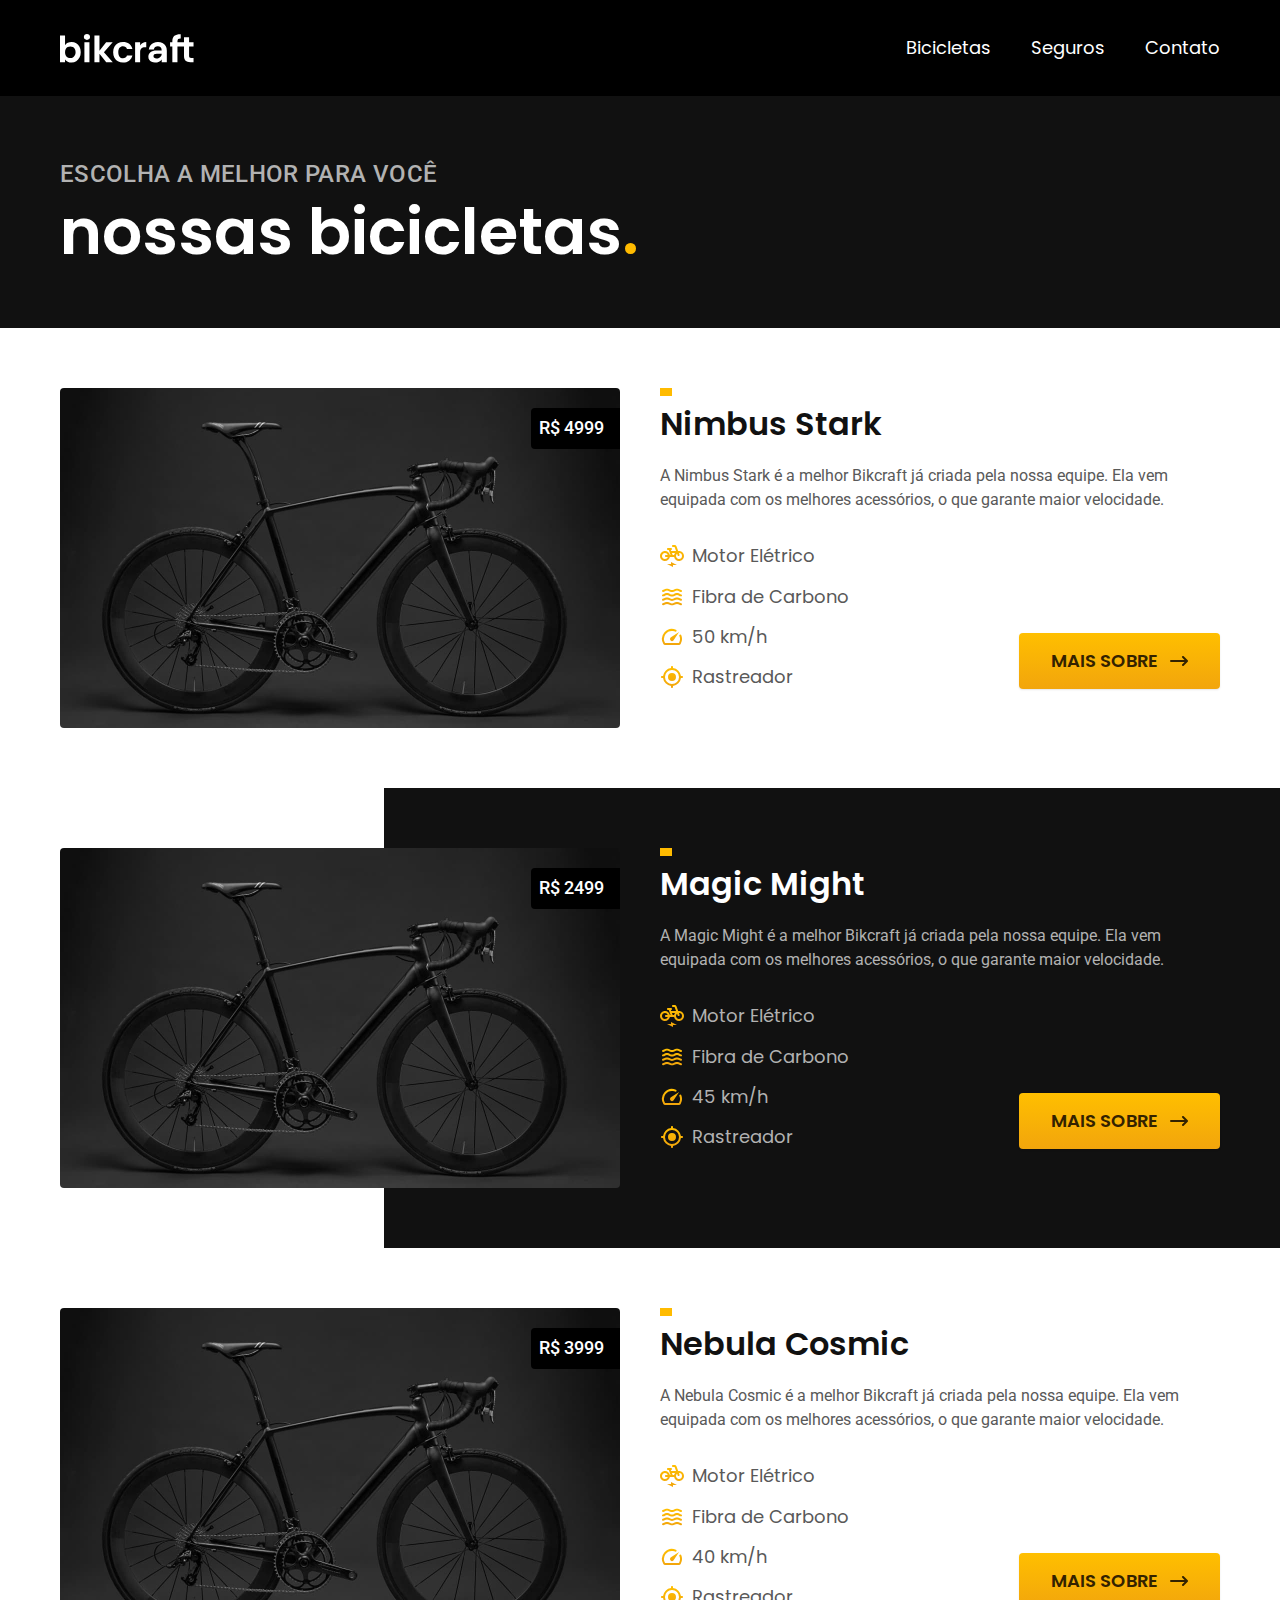
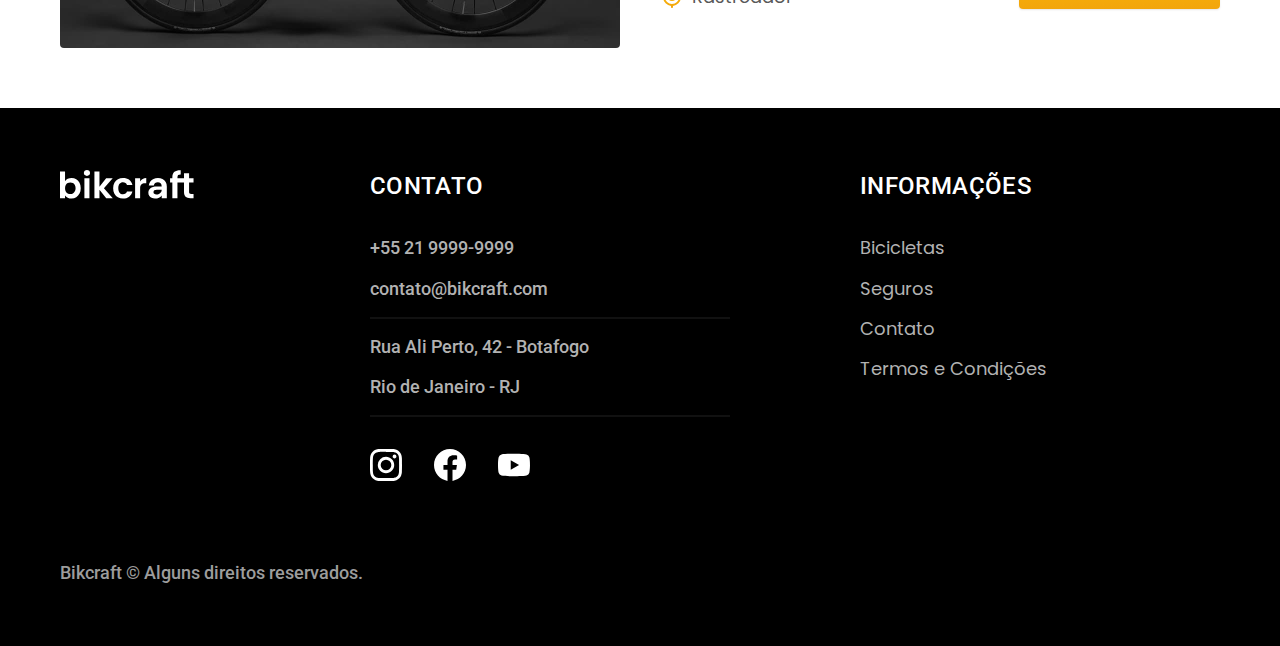
==== bicicletas.html @ 32b8ac36 "finalização da pagina inicial e adicao de paginas de termos e bicicletas" ====
<!DOCTYPE html>
<html lang="pt-br">

<head>
  <meta charset="UTF-8">
  <meta name="viewport" content="width=device-width, initial-scale=1.0">
  <title>Bicicletas | Bikcraft</title>
  <meta name="description" content="Bicicletas">

  <link rel="stylesheet" href="./css/style.css">
  <link rel="preconnect" href="https://fonts.googleapis.com">
  <link rel="preconnect" href="https://fonts.gstatic.com" crossorigin>
  <link href="https://fonts.googleapis.com/css2?family=Merriweather:ital,wght@1,900&family=Poppins:wght@400;600&family=Roboto:wght@500&display=swap" rel="stylesheet">
</head>

<body id="bicicletas">
  <header class="header-bg">
    <div class="header container">
      <a href="./">
        <img src="./img/bikcraft.svg" alt="Bikcraft">
      </a>
      <nav aria-label="primaria">
        <ul class="header-menu font-1-m cor-0">
          <li><a href="./bicicletas.html">Bicicletas</a></li>
          <li><a href="./seguros.html">Seguros</a></li>
          <li><a href="./contato.html">Contato</a></li>
        </ul>
      </nav>
    </div>
  </header>

  <main>
    <div class="titulo-bg">
      <div class="titulo container">
        <p class="font-2-l-b cor-5">Escolha a melhor para você</p>
        <h1 class="font-1-xxl cor-0">nossas bicicletas<span class="cor-p1">.</span></h1>
      </div>
    </div>

    <div class="bicicletas container">
      <div class="bicicletas-imagem">
        <img src="./img/bicicletas/nimbus.jpg" alt="Bicicleta preta">
        <span class="font-2-m cor-0">R$ 4999</span>
      </div>
      <div class="bicicletas-conteudo">
        <h2 class="font-1-xl">Nimbus Stark</h2>
        <p class="font-2-s cor-8">A Nimbus Stark é a melhor Bikcraft já criada pela nossa equipe. Ela vem equipada com os melhores acessórios, o que garante maior velocidade.</p>

        <ul class="font-1-m cor-8">
          <li>
            <img src="./img/icones/eletrica.svg" alt="">
            Motor Elétrico
          </li>
          <li>
            <img src="./img/icones/carbono.svg" alt="">
            Fibra de Carbono
          </li>
          <li>
            <img src="./img/icones/velocidade.svg" alt="">
            50 km/h
          </li>
          <li>
            <img src="./img/icones/rastreador.svg" alt="">
            Rastreador
          </li>
        </ul>

        <a class="botao seta" href="./bicicletas/nimbus.html"> Mais Sobre</a>
      </div>
    </div>

    <div class="bicicletas-bg">
      <div class="bicicletas container">
        <div class="bicicletas-imagem">
          <img src="./img/bicicletas/nimbus.jpg" alt="Bicicleta preta">
          <span class="font-2-m cor-0">R$ 2499</span>
        </div>
        <div class="bicicletas-conteudo">
          <h2 class="font-1-xl cor-0">Magic Might</h2>
          <p class="font-2-s cor-5">A Magic Might é a melhor Bikcraft já criada pela nossa equipe. Ela vem equipada com os melhores acessórios, o que garante maior velocidade.</p>

          <ul class="font-1-m cor-5">
            <li>
              <img src="./img/icones/eletrica.svg" alt="">
              Motor Elétrico
            </li>
            <li>
              <img src="./img/icones/carbono.svg" alt="">
              Fibra de Carbono
            </li>
            <li>
              <img src="./img/icones/velocidade.svg" alt="">
              45 km/h
            </li>
            <li>
              <img src="./img/icones/rastreador.svg" alt="">
              Rastreador
            </li>
          </ul>

          <a class="botao seta" href="./bicicletas/magic.html"> Mais Sobre</a>
        </div>
      </div>
    </div>

    <div class="bicicletas container">
      <div class="bicicletas-imagem">
        <img src="./img/bicicletas/nimbus.jpg" alt="Bicicleta preta">
        <span class="font-2-m cor-0">R$ 3999</span>
      </div>
      <div class="bicicletas-conteudo">
        <h2 class="font-1-xl">Nebula Cosmic</h2>
        <p class="font-2-s cor-8">A Nebula Cosmic é a melhor Bikcraft já criada pela nossa equipe. Ela vem equipada com os melhores acessórios, o que garante maior velocidade.</p>

        <ul class="font-1-m cor-8">
          <li>
            <img src="./img/icones/eletrica.svg" alt="">
            Motor Elétrico
          </li>
          <li>
            <img src="./img/icones/carbono.svg" alt="">
            Fibra de Carbono
          </li>
          <li>
            <img src="./img/icones/velocidade.svg" alt="">
            40 km/h
          </li>
          <li>
            <img src="./img/icones/rastreador.svg" alt="">
            Rastreador
          </li>
        </ul>

        <a class="botao seta" href="./bicicletas/nebula.html"> Mais Sobre</a>
      </div>
    </div>
  </main>

  <footer class="footer-bg">
    <div class="footer container">
      <img src="./img/bikcraft.svg" alt="Bikcraft">
      <div class="footer-contato">
        <h3 class="font-2-l-b cor-0">Contato</h3>
        <ul class="font-2-m cor-5">
          <li><a href="tel:+552199999999">+55 21 9999-9999</a></li>
          <li><a href="mailto:contato@bikcraft.com">contato@bikcraft.com</a></li>
          <li>Rua Ali Perto, 42 - Botafogo</li>
          <li>Rio de Janeiro - RJ</li>
        </ul>
        <div class="footer-redes">
          <a href="./">
            <img src="./img/redes/instagram.svg" alt="Instagram">
          </a>
          <a href="./">
            <img src="./img/redes/facebook.svg" alt="Facebook">
          </a>
          <a href="./">
            <img src="./img/redes/youtube.svg" alt="Youtube">
          </a>
        </div>
      </div>
      <div class="footer-informacoes">
        <h3 class="font-2-l-b cor-0">Informações</h3>
        <nav>
          <ul class="font-1-m cor-5">
            <li><a href="./bicicletas.html">Bicicletas</a></li>
            <li><a href="./seguros.html">Seguros</a></li>
            <li><a href="./contato.html">Contato</a></li>
            <li><a href="./termos.html">Termos e Condições</a></li>
          </ul>
        </nav>
      </div>
      <p class="footer-copy font-2-m cor-6">Bikcraft © Alguns direitos reservados.</p>
    </div>
  </footer>
</body>

</html>
---- css/style.css ----
@import "./global/global.css";
@import "./utilidades/tipografia.css";
@import "./utilidades/cores.css";

@import "./global/header.css";
@import "./global/footer.css";

/* Utilidades */
@import "./utilidades/componentes.css";

/* Home */
@import "./home/introducao.css";
@import "./home/tecnologia.css";
@import "./home/parceiros.css";
@import "./home/depoimento.css";

/* Bicicletas */
@import "./bicicletas/bicicletas-lista.css";
@import "./bicicletas/bicicletas.css";

/* Seguros */
@import "./seguros/seguros.css";

/* Termos */
@import "./termos/termos.css";
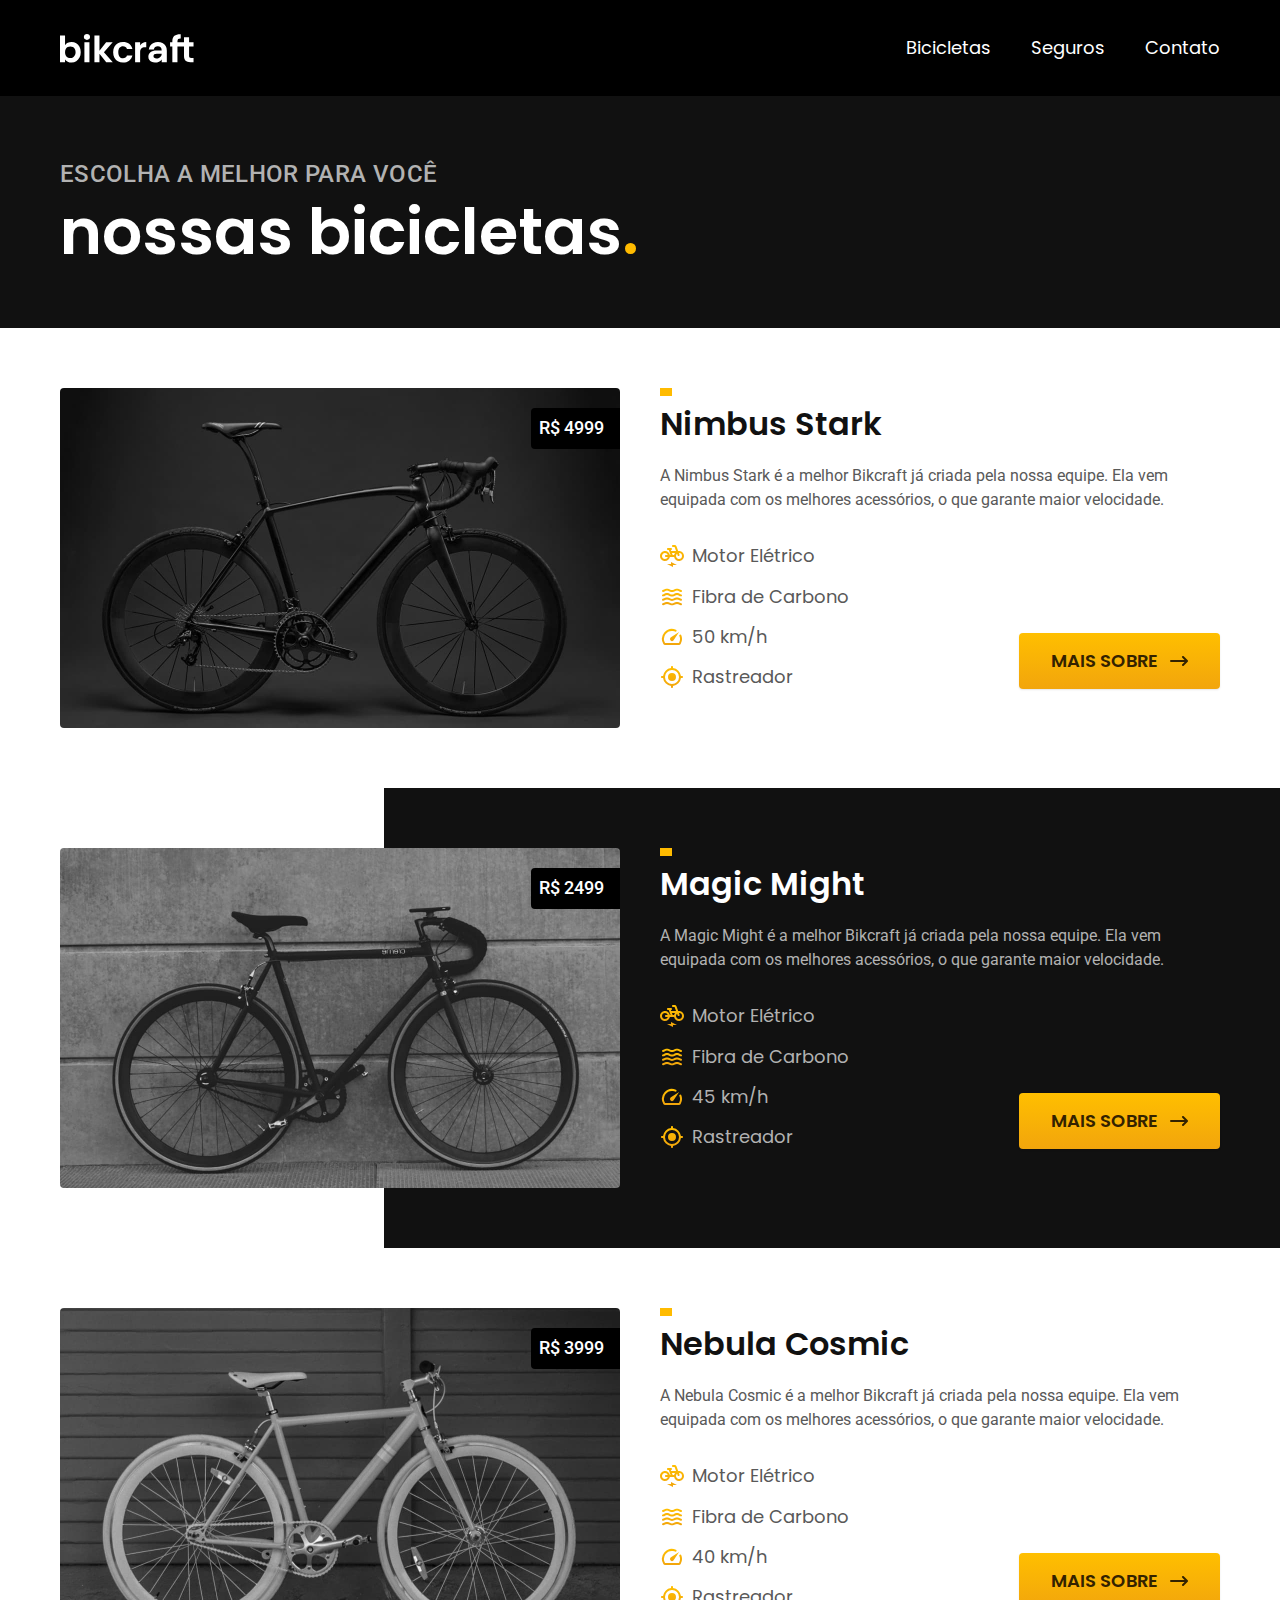
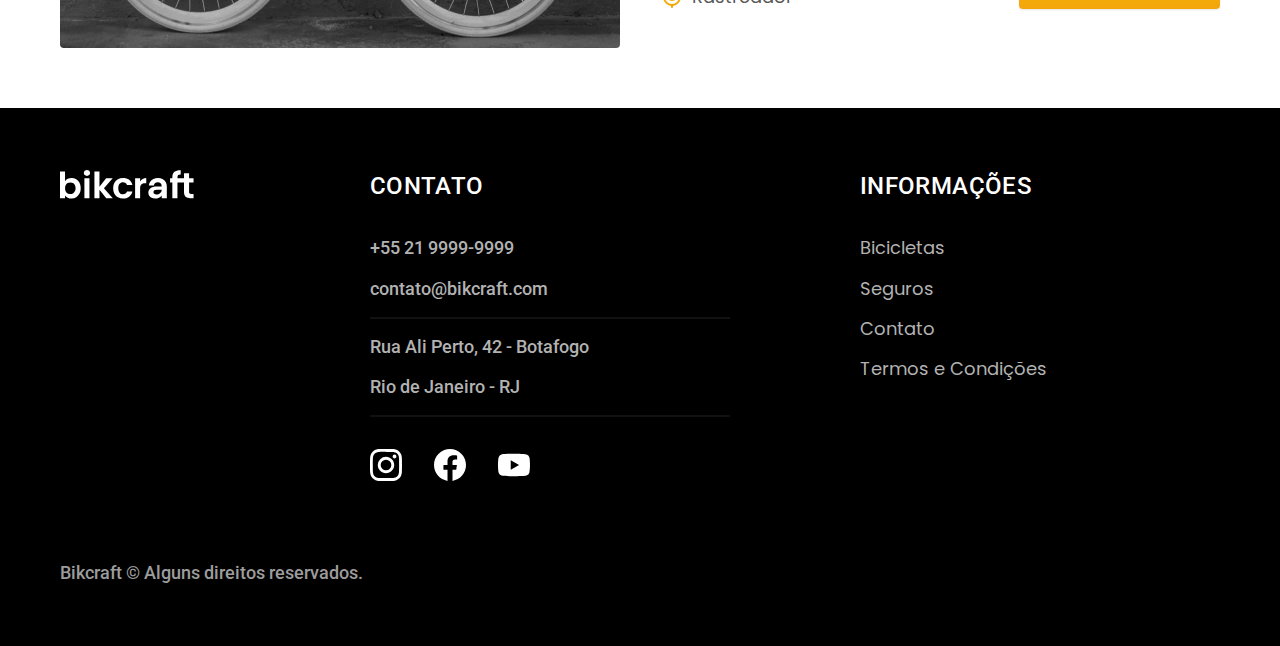
==== commit 071c7537: "adição de telas internas de bicicleta, contato, orçamento e formulário" ====
--- a/bicicletas.html
+++ b/bicicletas.html
@@ -72,7 +72,7 @@
     <div class="bicicletas-bg">
       <div class="bicicletas container">
         <div class="bicicletas-imagem">
-          <img src="./img/bicicletas/nimbus.jpg" alt="Bicicleta preta">
+          <img src="./img/bicicletas/magic.jpg" alt="Bicicleta preta">
           <span class="font-2-m cor-0">R$ 2499</span>
         </div>
         <div class="bicicletas-conteudo">
@@ -105,7 +105,7 @@
 
     <div class="bicicletas container">
       <div class="bicicletas-imagem">
-        <img src="./img/bicicletas/nimbus.jpg" alt="Bicicleta preta">
+        <img src="./img/bicicletas/nebula.jpg" alt="Bicicleta preta">
         <span class="font-2-m cor-0">R$ 3999</span>
       </div>
       <div class="bicicletas-conteudo">
--- a/css/style.css
+++ b/css/style.css
@@ -7,6 +7,7 @@
 
 /* Utilidades */
 @import "./utilidades/componentes.css";
+@import "./utilidades/formulario.css";
 
 /* Home */
 @import "./home/introducao.css";
@@ -18,8 +19,21 @@
 @import "./bicicletas/bicicletas-lista.css";
 @import "./bicicletas/bicicletas.css";
 
+/* Bicicleta */
+@import "./bicicleta/bicicleta.css";
+@import "./bicicleta/seguro.css";
+
 /* Seguros */
 @import "./seguros/seguros.css";
+@import "./seguros/vantagens.css";
+@import "./seguros/perguntas.css";
+
+/* Contato */
+@import "./contato/contato.css";
+@import "./contato/lojas.css";
+
+/* Orçamento */
+@import "./orcamento/orcamento.css";
 
 /* Termos */
 @import "./termos/termos.css";
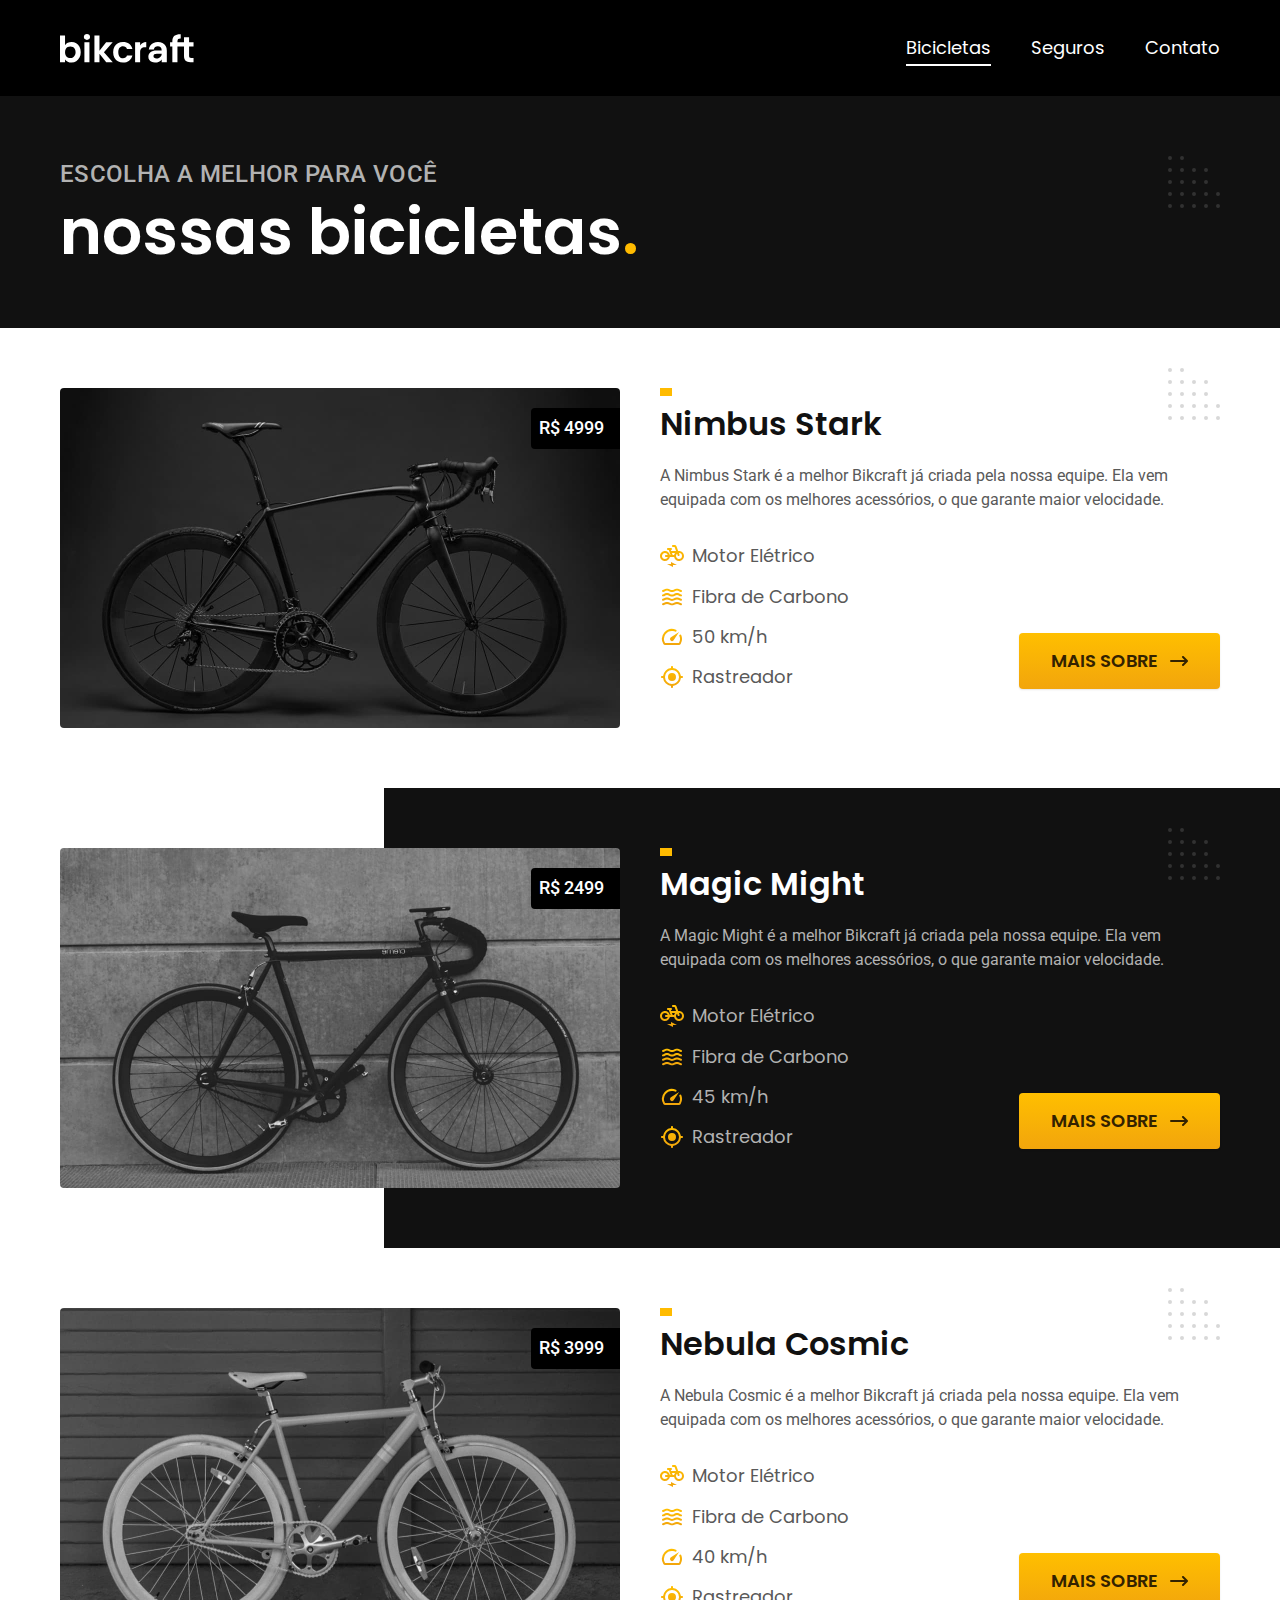
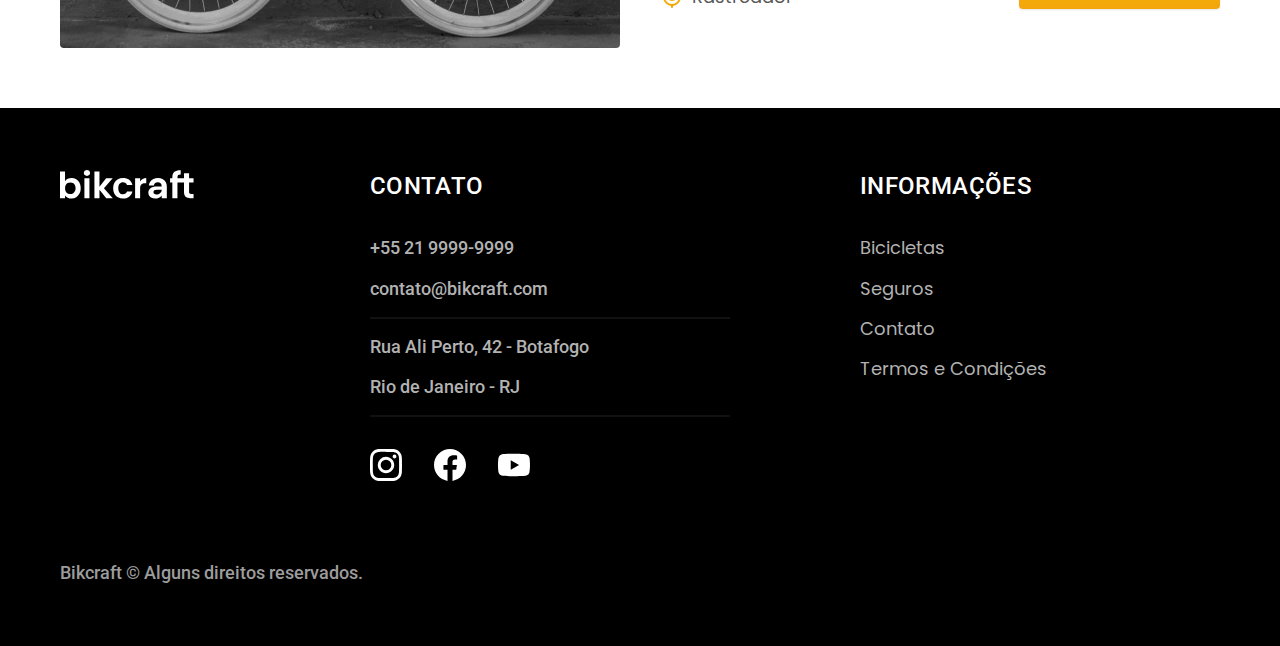
==== commit 11dff525: "subida do projeto e otimizacao para producao" ====
--- a/bicicletas.html
+++ b/bicicletas.html
@@ -7,10 +7,13 @@
   <title>Bicicletas | Bikcraft</title>
   <meta name="description" content="Bicicletas">
 
-  <link rel="stylesheet" href="./css/style.css">
+  <link rel="icon" href="./favicon.svg" type="image/svg+xml">
+  <link rel="preload" href="./css/style.min.css" as="style">
+  <link rel="stylesheet" href="./css/style.min.css">
   <link rel="preconnect" href="https://fonts.googleapis.com">
   <link rel="preconnect" href="https://fonts.gstatic.com" crossorigin>
   <link href="https://fonts.googleapis.com/css2?family=Merriweather:ital,wght@1,900&family=Poppins:wght@400;600&family=Roboto:wght@500&display=swap" rel="stylesheet">
+  <script>document.documentElement.classList.add('js')</script>
 </head>
 
 <body id="bicicletas">
@@ -173,6 +176,7 @@
       <p class="footer-copy font-2-m cor-6">Bikcraft © Alguns direitos reservados.</p>
     </div>
   </footer>
+  <script src="./js/script.js"></script>
 </body>
 
 </html>--- a/css/style.min.css
+++ b/css/style.min.css
@@ -0,0 +1 @@
+body{margin:0;font-family:Arial,Helvetica,sans-serif;color:#111}blockquote,dd,h1,h2,h3,h4,p,ul{margin:0}ul{padding:0;list-style:none}a{text-decoration:none;color:inherit}img{max-width:100%;height:auto;display:block}img[src$=".jpg"]{border-radius:4px}.font-1-xs{font:400 0.75rem/1.35 Poppins,sans-serif}.font-2-xs{font:400 0.875/1.45 Roboto,sans-serif}.font-2-s{font:400 1rem/1.5 Roboto,sans-serif}.font-1-s{font:400 1rem/1.5 Poppins,sans-serif}.font-2-m{font:500 1.125rem/1.35 Roboto,sans-serif}.font-1-m-b{font:600 1.125rem/1.35 Poppins,sans-serif}.font-1-m{font:400 1.125rem/1.35 Poppins,sans-serif}.font-2-l-b{font:500 1.5rem/1.5 Roboto,sans-serif;letter-spacing:.015em;text-transform:uppercase}.font-2-l{font:400 1.5rem/1.5 Roboto,sans-serif}.font-1-l{font:400 1.5rem/1.5 Poppins,sans-serif}.font-1-xl{font:600 2rem/1.25 Poppins,sans-serif}.font-2-xl{font:500 2rem/1.25 Roboto,sans-serif}.font-1-xxl{font:600 4rem/1.125 Poppins,sans-serif}@media (max-width:1200px){.font-1-xxl{font-size:3rem}.font-2-l,.font-2-l-b{font-size:1.125rem}}@media (max-width:800px){.font-1-xxl{font-size:2rem}.font-1-xl,.font-2-xl{font-size:1.5rem}}:root{--cor-0:#ffffff;--cor-1:#f7f7f7;--cor-2:#ededed;--cor-3:#dedede;--cor-4:#cccccc;--cor-5:#b2b2b2;--cor-6:#9c9c9c;--cor-7:#717171;--cor-8:#595959;--cor-9:#404040;--cor-10:#2e2e2e;--cor-11:#111111;--cor-12:#000000;--cor-p1:#ffbb00;--cor-p2:#e4a308;--cor-p3:#a66f00;--cor-p4:#664400;--cor-p5:#332200}.cor-0{color:var(--cor-0)}.cor-1{color:var(--cor-1)}.cor-2{color:var(--cor-2)}.cor-3{color:var(--cor-3)}.cor-4{color:var(--cor-4)}.cor-5{color:var(--cor-5)}.cor-6{color:var(--cor-6)}.cor-7{color:var(--cor-7)}.cor-8{color:var(--cor-8)}.cor-9{color:var(--cor-9)}.cor-10{color:var(--cor-10)}.cor-11{color:var(--cor-11)}.cor-12{color:var(--cor-12)}.cor-p1{color:var(--cor-p1)}.cor-p2{color:var(--cor-p2)}.cor-p3{color:var(--cor-p3)}.cor-p4{color:var(--cor-p4)}.cor-p5{color:var(--cor-p5)}.js .fadeInDown{transform:translate3d(0,-20px,0)}.js .fadeInUp{transform:translate3d(0,20px,0)}.js .fadeInRight{transform:translate3d(20px,0,0)}.js .fadeInLeft{transform:translate3d(-20px,0,0)}.js [data-anime]{opacity:0}.js .anime{opacity:1;transform:none;transition:transform .8s,opacity .8s}.header-bg{background-color:var(--cor-12)}.header{display:flex;flex-wrap:wrap;gap:20px;justify-content:space-between;align-items:center;padding-top:20px;padding-bottom:20px}.header-menu{display:flex;flex-wrap:wrap;gap:40px}.header-menu a{display:inline-block;padding:16px 0;position:relative}.header-menu a:after{content:"";display:block;height:2px;width:0%;background:var(--cor-0);margin-top:4px;position:absolute}.header-menu a.ativo::after,.header-menu a:hover::after{width:100%;transition:.3s}@media (max-width:800px){.header-menu{gap:20px}.header-menu a{background:var(--cor-11);padding:12px 16px;border-radius:4px}.header-menu a:hover{background-color:var(--cor-10)}.header a:after{display:none}}@media (max-width:600px){.header-menu{gap:12px}.header-menu a{padding:8px 12px;font-size:14px}}.footer-bg{background-color:var(--cor-12)}.footer{display:grid;grid-template-columns:3fr 5fr 4fr;gap:40px;padding-top:60px;padding-bottom:60px}.footer h3{margin-bottom:32px}.footer-contato ul{margin-bottom:32px}.footer-contato li:nth-child(2n):after{content:"";display:block;max-width:360px;height:2px;background:var(--cor-11);margin-top:16px}.footer li{margin-bottom:16px}.footer-redes{display:flex;gap:32px}.footer a:hover{color:var(--cor-0)}.footer-copy{grid-column:1/-1;margin-top:40px}@media (max-width:800px){.footer>img{display:none}.footer{grid-template-columns:1fr 1fr}}@media (max-width:600px){.footer{grid-template-columns:1fr;gap:60px}.footer-copy{margin-top:0}}.container{box-sizing:border-box;max-width:1200px;padding-left:20px;padding-right:20px;margin-left:auto;margin-right:auto}.botao{display:inline-block;padding:16px 32px;background:linear-gradient(#ffbf00,#f2a50c);border-radius:4px;box-shadow:0 1px 2px rgba(0,0,0,.1);text-transform:uppercase;color:var(--cor-p5);font:600 1.125rem/1.35 Poppins,sans-serif;max-width:max-content;border:none;cursor:pointer}.botao:hover{background:linear-gradient(#ffb60d,#e59317)}.botao.secundario{background:var(--cor-10);color:var(--cor-2)}.botao.secundario:hover{background:var(--cor-9)}.botao.seta{display:flex;align-items:center}.botao.seta::after{content:"";display:inline-block;width:18px;height:10px;margin-left:12px;background:url("../img/icones/seta.svg");transition:transform .2s}.botao.seta:hover::after{transform:translateX(4px)}@media (max-width:600px){.botao{padding:12px 16px;font-size:1rem}}.link{display:inline-block;color:var(--cor-p1);font:500 1.5rem/1.5 Poppins,sans-serif;text-transform:uppercase}.link::after{content:"";display:block;width:100%;height:4px;background-color:currentColor}.link:hover{color:var(--cor-0)}.titulo-bg{padding-top:60px;padding-bottom:60px;background-color:var(--cor-11)}.titulo{background:url("../img/dec/top-right.svg") no-repeat top right 20px}.titulo p{margin-bottom:4px}@media (max-width:800px){.titulo-bg{padding-top:40px;padding-bottom:40px}.titulo p{font-size:1rem;text-transform:lowercase;font-weight:400}}.form{display:grid;grid-template-columns:1fr 1fr;gap:20px}.form label{display:block;font:400 1rem/1.5 Poppins,sans-serif;margin-bottom:4px}.form .col-2{grid-column:span 2}.form input[type=email],.form input[type=text],.form textarea{font:400 1rem/1.5 Roboto,sans-serif;background:var(--cor-1);border:1px solid var(--cor-2);padding:12px;border-radius:4px;width:100%;box-sizing:border-box}.form input[type=email]:focus,.form input[type=text]:focus,.form textarea:focus{outline:0;border-color:var(--cor-p1);background:var(--cor-0);box-shadow:0 0 0 2px #fea}@media (max-width:600px){.form{grid-template-columns:1fr}.form .col-2{grid-column:1}}.introducao-bg{background:var(--cor-12) url("../img/dec/bottom-left.svg") no-repeat bottom 160px left 20px;box-shadow:inset 0 -120px var(--cor-0)}.introducao{display:grid;grid-template-columns:1fr 1fr;gap:0 40px}.introducao-conteudo{align-self:end;padding-bottom:200px}.introducao img{width:100%;height:100%;object-fit:cover;border-radius:4px}.introducao h1{margin-bottom:32px}.introducao p{margin-bottom:20px}@media (max-width:800px){.introducao-bg{background:var(--cor-11);padding-top:40px;box-shadow:inset 0 -60px var(--cor-0)}.introducao{grid-template-columns:1fr;gap:32px}.introducao-conteudo{padding-bottom:0}.introducao h1{margin-bottom:16px}.introducao img{height:300px;width:100%}}.tecnologia-bg{background-color:var(--cor-11);box-shadow:inset 0 80px var(--cor-0),inset 0 -80px var(--cor-0)}.tecnologia{display:grid;grid-template-columns:1fr 1fr;gap:40px}.tecnologia-imagem img{width:100%;height:100%;object-fit:cover;object-position:left}.tecnologia-conteudo{padding-top:160px;padding-bottom:160px}.tecnologia-conteudo>span{display:block;margin-bottom:20px}.tecnologia-conteudo h2{margin-bottom:32px}.tecnologia-conteudo>p{margin-bottom:20px}.tecnologia a{margin-bottom:80px}.tecnologia-vantagens{display:flex;gap:40px}.tecnologia-vantagens h3{margin-bottom:8px;width:max-content}.tecnologia-vantagens img{width:24px;margin-bottom:8px}@media (max-width:800px){.tecnologia-bg{box-shadow:initial}.tecnologia{grid-template-columns:1fr}.tecnologia-conteudo{padding-top:60px;padding-bottom:60px}.tecnologia-imagem{display:none}.tecnologia a{margin-bottom:60px}}@media (max-width:600px){.tecnologia-vantagens{flex-direction:column}}.parceiros{padding-top:60px;padding-bottom:120px}.parceiros h2{margin-bottom:60px}.parceiros ul{padding:0 20px;max-width:1400px;display:grid;grid-template-columns:repeat(4,1fr);margin:0 auto}.parceiros li{display:flex;padding:32px;border-left:2px solid var(--cor-2)}.parceiros img{margin:auto}.parceiros li:first-child,.parceiros li:nth-child(5){border-left:none}.parceiros li:nth-child(n+5){border-top:2px solid var(--cor-2)}@media (max-width:800px){.parceiros{padding-bottom:60px}.parceiros li{padding:20px}.parceiros h2{margin-bottom:20px}.parceiros ul{grid-template-columns:repeat(2,1fr)}.parceiros li:nth-child(n+3){border-top:2px solid var(--cor-2)}.parceiros li:nth-child(odd){border-left:none}}.depoimento{display:grid;grid-template-columns:1fr 1fr;background-color:var(--cor-p1);overflow:hidden}.depoimento img{width:100%;height:100%;object-fit:cover;border-radius:0}.depoimento-conteudo{padding:40px 40px 80px 80px;align-self:end;background:url("../img/dec/bottom-right-p.svg") no-repeat bottom 40px right 40px}.depoimento-conteudo p{max-width:32ch;font-family:Merriweather;font-style:italic;font-weight:900;margin-bottom:32px;position:relative}.depoimento p::after,.depoimento p::before{font-size:5rem;color:var(--cor-p2);position:absolute}.depoimento p::before{content:"“";left:-50px;top:-20px}.depoimento p::after{content:"”"}@media (min-width:1200px){.depoimento img{max-height:520px}}@media (max-width:800px){.depoimento{grid-template-columns:1fr;text-align:center}.depoimento img{max-height:200px}.depoimento-conteudo{padding:40px 20px;justify-self:center}}.bicicletas-lista{padding-top:60px;padding-bottom:120px}.bicicletas-lista h2{margin-bottom:40px}.bicicletas-lista ul{display:flex;gap:40px;padding:0 20px 20px 20px;max-width:1400px;margin-left:auto;margin-right:auto;overflow-x:auto}.bicicletas-lista li{flex:1;min-width:280px}.bicicletas-lista a{display:block}.bicicletas-lista img{margin-bottom:16px}.bicicletas-lista h3{margin-bottom:8px;display:flex;align-items:center}.bicicletas-lista h3::before{content:"";display:inline-block;height:8px;width:12px;margin-right:8px;background-color:var(--cor-p1);transition:width .2s}.bicicletas-lista a:hover h3::before{width:24px}.bicicletas-lista li span{padding-left:20px}@media (max-width:800px){.bicicletas-lista{padding-bottom:60px}.bicicletas-lista ul{gap:20px}}.bicicletas-bg{background:linear-gradient(to right,var(--cor-0) 30%,var(--cor-11) 0)}.bicicletas{display:grid;grid-template-columns:1fr 1fr;gap:40px;padding-top:60px;padding-bottom:60px;background:url("../img/dec/top-right.svg") no-repeat top 40px right 20px}.bicicletas-imagem{display:grid}.bicicletas-imagem img{grid-area:1/1}.bicicletas-imagem span{grid-area:1/1;place-self:start end;margin-top:20px;background:var(--cor-12);display:inline-block;padding:8px 16px 8px 8px;border-radius:4px 0 0 4px}.bicicletas-conteudo{display:grid;grid-template-columns:1fr auto;align-content:start}.bicicletas h2,.bicicletas p{grid-column:1/-1}.bicicletas h2{margin-bottom:20px}.bicicletas h2::before{content:"";display:block;width:12px;height:8px;background-color:var(--cor-p1);margin-bottom:8px}.bicicletas p{margin-bottom:32px}.bicicletas a{place-self:end}.bicicletas li{display:flex;align-items:center}.bicicletas ul{display:grid;gap:16px}.bicicletas-conteudo img{width:24px;margin-right:8px}@media (max-width:800px){.bicicletas-bg{background:var(--cor-11)}.bicicletas{grid-template-columns:1fr;gap:20px;padding-top:40px;padding-bottom:40px}}@media (max-width:600px){.bicicletas-conteudo{grid-template-columns:1fr}.bicicletas ul{font-size:1rem;grid-template-columns:1fr 1fr;margin-bottom:32px}.bicicletas a{place-self:start}}.bicicleta{display:grid;grid-template-columns:1fr 1fr;align-items:start;gap:40px;padding-top:60px;padding-bottom:60px}#bicicleta .titulo p{text-transform:uppercase}.bicicleta-imagens{display:flex;flex-wrap:wrap;gap:20px}.bicicleta-imagens img{flex:1;min-width:200px}.bicicleta-imagens img:first-child{min-width:100%}.bicicleta-conteudo>p{margin-bottom:32px}.bicicleta-comprar{display:grid;grid-template-columns:max-content auto;align-items:center;justify-items:start;gap:8px 12px;margin-bottom:40px}.bicicleta-comprar a{grid-row:span 2}.bicicleta-comprar span{display:flex;align-items:center;background-color:var(--cor-12);padding:4px;border-radius:4px;gap:8px}.bicicleta-conteudo h2{text-transform:uppercase;letter-spacing:.15em;margin-bottom:12px}.bicicleta-ficha,.bicicleta-informacoes{padding:32px;background-color:var(--cor-12);border-radius:4px}.bicicleta-informacoes{margin-bottom:40px;display:grid;grid-template-columns:1fr 1fr;gap:32px}.bicicleta-informacoes img{width:24px;margin-bottom:8px}.bicicleta-informacoes h3{margin-bottom:8px}.bicicleta-ficha li{padding:4px 0;display:flex;justify-content:space-between;border-bottom:1px solid var(--cor-11)}.bicicleta-ficha li:last-child{border-bottom:none}.bicicleta-ficha span{color:var(--cor-6)}#bicicleta .bicicletas-lista ul{padding:0 0 20px 0}@media (max-width:800px){.bicicleta{grid-template-columns:1fr;padding-top:40px;padding-bottom:40px}.bicicleta-imagens{grid-row:2}}@media (max-width:400px){.bicicleta-informacoes{grid-template-columns:1fr}.bicicleta-comprar{grid-template-columns:1fr}}.seguro-bg{background-color:var(--cor-11);box-shadow:inset 0 120px var(--cor-0),inset 0 -120px var(--cor-12)}.seguro{display:grid;grid-template-columns:1fr 1fr;gap:40px}.seguro-imagem img{width:100%;height:100%;object-fit:cover}.seguro-conteudo{padding-top:180px;padding-bottom:180px}.seguro h2{margin-bottom:32px}.seguro p{margin-bottom:20px}@media (max-width:800px){.seguro-bg{box-shadow:inset 0 -60px var(--cor-12)}.seguro{grid-template-columns:1fr}.seguro-conteudo{grid-row:1;padding-top:40px;padding-bottom:0}}.seguros-bg{background:var(--cor-11)}.seguros{padding-top:60px;padding-bottom:60px;display:grid;grid-template-columns:1fr 1fr;gap:40px;align-items:center}#seguros .seguros{padding-top:0}.seguros h2{grid-column:1/-1}.seguros-item{background-color:var(--cor-12);padding:32px 32px 32px 60px;display:grid;grid-template-columns:1fr auto;border-radius:4px}.seguros-item h3{margin-bottom:40px}.seguros-item span{grid-column:2;display:block;text-align:right}.seguros-item ul{grid-column:1/-1;margin-bottom:32px}.seguros-item li{display:flex;align-items:center;position:relative}.seguros-item li+li{margin-top:20px}.seguros-item li::before{content:"";display:inline-block;width:13px;height:9px;background-image:url("../img/icones/lista.svg");position:absolute;left:-21px}.seguros-item a{grid-column:1/-1}@media (max-width:800px){.seguros{grid-template-columns:1fr}}.vantagens-bg{background-color:var(--cor-12)}.vantagens{padding-top:120px;padding-bottom:120px}.vantagens h2{margin-bottom:60px}.vantagens ul{display:grid;grid-template-columns:repeat(auto-fit,minmax(280px,max-content));gap:40px 80px}.vantagens h3,.vantagens img{margin-bottom:8px}@media (max-width:800px){.vantagens{padding-top:60px;padding-bottom:60px}.vantagens h2{margin-bottom:40px}.vantagens ul{gap:20px}}.perguntas{padding-top:120px;padding-bottom:120px}.perguntas h2{margin-bottom:60px}.perguntas dl>div{padding:20px;border-radius:4px}.perguntas dl>div:nth-child(odd){background-color:var(--cor-1)}.perguntas button{display:grid;grid-template-columns:auto 1fr auto;align-items:center;gap:8px;cursor:pointer;border:none;background:0 0;width:100%;text-align:left}.perguntas button::before{content:"";display:inline-block;width:12px;height:8px;background-color:var(--cor-p1)}.perguntas button::after{content:"";display:inline-block;width:14px;height:6px;background:url("../img/icones/seta-abrir.svg");transition:.3s}.perguntas button:hover::after,.perguntas button[aria-expanded=true]::after{transform:rotate(180deg)}.js .perguntas dd{display:none}.js .perguntas dd.ativa{display:block}.perguntas dd{padding-left:20px;padding-top:16px;max-width:80ch}@media (max-width:800px){.perguntas{padding-top:60px;padding-bottom:60px}.perguntas h2{margin-bottom:40px}}#contato{background:linear-gradient(var(--cor-11) 600px,var(--cor-1) 0)}.contato{display:grid;grid-template-columns:5fr 7fr}.contato-dados,.contato-formulario{padding:60px;box-shadow:0 1px 2px rgba(0,0,0,.1)}.contato-dados{border-radius:5px 0 0 5px;background:var(--cor-12) url("../img/dec/bottom-left.svg") no-repeat bottom 20px left 20px}.contato-formulario{border-radius:0 5px 5px 0;background:var(--cor-0) url("../img/dec/bottom-right.svg") no-repeat bottom 20px right 20px}.contato-dados h2{margin-bottom:60px}.contato-endereco{margin-bottom:32px;padding-left:28px;background:url("../img/icones/local.svg") no-repeat 0 2px}.contato-endereco p{margin-bottom:8px}.contato-meios a{display:block;max-width:max-content;margin-bottom:8px;padding-left:28px}.contato-meios a:hover{color:var(--cor-0)}.contato-meios a:first-child{background:url("../img/icones/email.svg") no-repeat 0 2px}.contato-meios a:nth-child(2){margin-bottom:32px}.contato-meios a:nth-child(3){background:url("../img/icones/telefone.svg") no-repeat 0 2px;margin-bottom:60px}.contato-redes{display:flex;gap:32px;padding-left:28px}@media (max-width:800px){.contato{grid-template-columns:1fr}.contato-dados,.contato-formulario{padding:20px}.contato-dados{border-radius:5px 5px 0 0;background:var(--cor-12)}.contato-formulario{border-radius:0 0 5px 5px}.contato-dados h2,.contato-meios a:nth-child(3){margin-bottom:32px}.contato-redes{margin-bottom:12px}}.lojas{display:grid;grid-template-columns:1fr 1fr;gap:0 40px;padding-top:120px;padding-bottom:120px}.lojas h2{grid-column:1/-1;margin-bottom:60px}.lojas img{border-radius:4px 4px 0 0}.lojas-item{border-radius:4px;background:var(--cor-0);box-shadow:0 1px 2px rgba(0,0,0,.13)}.lojas-conteudo{display:grid;grid-template-columns:1fr 1fr;gap:32px 16px;padding:32px}.lojas-conteudo h3,.lojas-tempo{grid-column:1/-1}.lojas-dados{display:grid;gap:8px;border-left:2px solid var(--cor-2);padding-left:12px}.lojas-tempo{display:flex;align-items:center;gap:8px}@media (max-width:800px){.lojas{gap:20px;padding-top:60px;padding-bottom:60px}.lojas h2{margin-bottom:32px}.lojas-conteudo{grid-template-columns:1fr}}@media (max-width:600px){.lojas{grid-template-columns:1fr}}#orcamento{background:linear-gradient(var(--cor-11) 600px,var(--cor-1) 0)}.orcamento{display:grid;grid-template-columns:5fr 7fr;padding-bottom:120px}.orcamento h2{text-transform:uppercase;position:relative;display:flex;align-items:center}.orcamento h2:before{content:"";display:inline-block;width:4px;height:8px;background-color:var(--cor-p1);position:absolute;left:-12px}.orcamento-dados,.orcamento-produto{padding:60px;box-shadow:0 1px 2px rgba(0,0,0,.1)}.orcamento-produto{border-radius:5px 0 0 5px;background:var(--cor-12) url("../img/dec/bottom-left.svg") no-repeat bottom 20px left 20px;display:grid;grid-template-columns:1fr 1fr;gap:20px;align-content:start}.orcamento-produto>*{grid-column:1/-1}.orcamento-produto>label{grid-column:initial}.orcamento-produto label{font:400 1rem/1.5 Poppins,sans-serif;color:var(--cor-4);background-color:var(--cor-10);padding:12px 16px;border-radius:4px;cursor:pointer;display:grid;grid-template-columns:auto 1fr auto;align-items:center;border:1px solid var(--cor-10)}.orcamento-produto input:checked+label{background:var(--cor-0);color:var(--cor-11)}.orcamento-produto label::before{content:"";display:inline-block;box-sizing:border-box;width:12px;height:12px;border:1px solid var(--cor-6);border-radius:50%;margin-right:8px}.orcamento-produto input:checked+label::before{border-color:var(--cor-7);box-shadow:inset 0 0 0 3px var(--cor-0),inset 0 0 0 6px var(--cor-7)}.orcamento-produto label:hover{background-color:var(--cor-9);border-color:var(--cor-9)}.orcamento-produto input:focus+label{box-shadow:0 0 0 2px var(--cor-p1);border-color:var(--cor-12)}.orcamento-produto label span{display:none}.orcamento-produto input:checked+label span{display:inline-block}.orcamento-produto input{opacity:0;position:absolute;pointer-events:none}.orcamento-dados{border-radius:0 5px 5px 0;background:var(--cor-0) url("../img/dec/bottom-right.svg") no-repeat bottom 20px right 20px}.orcamento-conteudo{display:none}.orcamento-conteudo h2,.orcamento-dados h2:nth-of-type(n+2){margin-top:20px}#bikcraft:checked~#orcamento-bikcraft,#seguro:checked~#orcamento-seguro{display:grid;gap:20px}.orcamento-detalhes{display:none;background:var(--cor-0);padding:20px;grid-template-columns:1fr 1fr;border-radius:4px;align-items:center}.orcamento-detalhes li{display:flex;align-items:center;margin-bottom:8px}.orcamento-detalhes li img{width:16px;margin-right:8px}.orcamento-produto input:checked+label+.orcamento-detalhes{display:grid}@media (max-width:1200px){.orcamento-dados,.orcamento-produto{padding:32px}}@media (max-width:800px){.orcamento{grid-template-columns:1fr}.orcamento-produto{border-radius:5px 5px 0 0;background:var(--cor-12)}.orcamento-dados{border-radius:0 0 5px 5px}}@media (max-width:400px){.orcamento-produto{grid-template-columns:1fr}}.termos{padding-top:80px;padding-bottom:80px}.termos h2{font-weight:600;margin-bottom:20px}.termos p+h2{margin-top:40px}.termos p{max-width:75ch;margin-bottom:24px}--- a/css/style.min.css
+++ b/css/style.min.css
@@ -0,0 +1 @@
+body{margin:0;font-family:Arial,Helvetica,sans-serif;color:#111}blockquote,dd,h1,h2,h3,h4,p,ul{margin:0}ul{padding:0;list-style:none}a{text-decoration:none;color:inherit}img{max-width:100%;height:auto;display:block}img[src$=".jpg"]{border-radius:4px}.font-1-xs{font:400 0.75rem/1.35 Poppins,sans-serif}.font-2-xs{font:400 0.875/1.45 Roboto,sans-serif}.font-2-s{font:400 1rem/1.5 Roboto,sans-serif}.font-1-s{font:400 1rem/1.5 Poppins,sans-serif}.font-2-m{font:500 1.125rem/1.35 Roboto,sans-serif}.font-1-m-b{font:600 1.125rem/1.35 Poppins,sans-serif}.font-1-m{font:400 1.125rem/1.35 Poppins,sans-serif}.font-2-l-b{font:500 1.5rem/1.5 Roboto,sans-serif;letter-spacing:.015em;text-transform:uppercase}.font-2-l{font:400 1.5rem/1.5 Roboto,sans-serif}.font-1-l{font:400 1.5rem/1.5 Poppins,sans-serif}.font-1-xl{font:600 2rem/1.25 Poppins,sans-serif}.font-2-xl{font:500 2rem/1.25 Roboto,sans-serif}.font-1-xxl{font:600 4rem/1.125 Poppins,sans-serif}@media (max-width:1200px){.font-1-xxl{font-size:3rem}.font-2-l,.font-2-l-b{font-size:1.125rem}}@media (max-width:800px){.font-1-xxl{font-size:2rem}.font-1-xl,.font-2-xl{font-size:1.5rem}}:root{--cor-0:#ffffff;--cor-1:#f7f7f7;--cor-2:#ededed;--cor-3:#dedede;--cor-4:#cccccc;--cor-5:#b2b2b2;--cor-6:#9c9c9c;--cor-7:#717171;--cor-8:#595959;--cor-9:#404040;--cor-10:#2e2e2e;--cor-11:#111111;--cor-12:#000000;--cor-p1:#ffbb00;--cor-p2:#e4a308;--cor-p3:#a66f00;--cor-p4:#664400;--cor-p5:#332200}.cor-0{color:var(--cor-0)}.cor-1{color:var(--cor-1)}.cor-2{color:var(--cor-2)}.cor-3{color:var(--cor-3)}.cor-4{color:var(--cor-4)}.cor-5{color:var(--cor-5)}.cor-6{color:var(--cor-6)}.cor-7{color:var(--cor-7)}.cor-8{color:var(--cor-8)}.cor-9{color:var(--cor-9)}.cor-10{color:var(--cor-10)}.cor-11{color:var(--cor-11)}.cor-12{color:var(--cor-12)}.cor-p1{color:var(--cor-p1)}.cor-p2{color:var(--cor-p2)}.cor-p3{color:var(--cor-p3)}.cor-p4{color:var(--cor-p4)}.cor-p5{color:var(--cor-p5)}.js .fadeInDown{transform:translate3d(0,-20px,0)}.js .fadeInUp{transform:translate3d(0,20px,0)}.js .fadeInRight{transform:translate3d(20px,0,0)}.js .fadeInLeft{transform:translate3d(-20px,0,0)}.js [data-anime]{opacity:0}.js .anime{opacity:1;transform:none;transition:transform .8s,opacity .8s}.header-bg{background-color:var(--cor-12)}.header{display:flex;flex-wrap:wrap;gap:20px;justify-content:space-between;align-items:center;padding-top:20px;padding-bottom:20px}.header-menu{display:flex;flex-wrap:wrap;gap:40px}.header-menu a{display:inline-block;padding:16px 0;position:relative}.header-menu a:after{content:"";display:block;height:2px;width:0%;background:var(--cor-0);margin-top:4px;position:absolute}.header-menu a.ativo::after,.header-menu a:hover::after{width:100%;transition:.3s}@media (max-width:800px){.header-menu{gap:20px}.header-menu a{background:var(--cor-11);padding:12px 16px;border-radius:4px}.header-menu a:hover{background-color:var(--cor-10)}.header a:after{display:none}}@media (max-width:600px){.header-menu{gap:12px}.header-menu a{padding:8px 12px;font-size:14px}}.footer-bg{background-color:var(--cor-12)}.footer{display:grid;grid-template-columns:3fr 5fr 4fr;gap:40px;padding-top:60px;padding-bottom:60px}.footer h3{margin-bottom:32px}.footer-contato ul{margin-bottom:32px}.footer-contato li:nth-child(2n):after{content:"";display:block;max-width:360px;height:2px;background:var(--cor-11);margin-top:16px}.footer li{margin-bottom:16px}.footer-redes{display:flex;gap:32px}.footer a:hover{color:var(--cor-0)}.footer-copy{grid-column:1/-1;margin-top:40px}@media (max-width:800px){.footer>img{display:none}.footer{grid-template-columns:1fr 1fr}}@media (max-width:600px){.footer{grid-template-columns:1fr;gap:60px}.footer-copy{margin-top:0}}.container{box-sizing:border-box;max-width:1200px;padding-left:20px;padding-right:20px;margin-left:auto;margin-right:auto}.botao{display:inline-block;padding:16px 32px;background:linear-gradient(#ffbf00,#f2a50c);border-radius:4px;box-shadow:0 1px 2px rgba(0,0,0,.1);text-transform:uppercase;color:var(--cor-p5);font:600 1.125rem/1.35 Poppins,sans-serif;max-width:max-content;border:none;cursor:pointer}.botao:hover{background:linear-gradient(#ffb60d,#e59317)}.botao.secundario{background:var(--cor-10);color:var(--cor-2)}.botao.secundario:hover{background:var(--cor-9)}.botao.seta{display:flex;align-items:center}.botao.seta::after{content:"";display:inline-block;width:18px;height:10px;margin-left:12px;background:url("../img/icones/seta.svg");transition:transform .2s}.botao.seta:hover::after{transform:translateX(4px)}@media (max-width:600px){.botao{padding:12px 16px;font-size:1rem}}.link{display:inline-block;color:var(--cor-p1);font:500 1.5rem/1.5 Poppins,sans-serif;text-transform:uppercase}.link::after{content:"";display:block;width:100%;height:4px;background-color:currentColor}.link:hover{color:var(--cor-0)}.titulo-bg{padding-top:60px;padding-bottom:60px;background-color:var(--cor-11)}.titulo{background:url("../img/dec/top-right.svg") no-repeat top right 20px}.titulo p{margin-bottom:4px}@media (max-width:800px){.titulo-bg{padding-top:40px;padding-bottom:40px}.titulo p{font-size:1rem;text-transform:lowercase;font-weight:400}}.form{display:grid;grid-template-columns:1fr 1fr;gap:20px}.form label{display:block;font:400 1rem/1.5 Poppins,sans-serif;margin-bottom:4px}.form .col-2{grid-column:span 2}.form input[type=email],.form input[type=text],.form textarea{font:400 1rem/1.5 Roboto,sans-serif;background:var(--cor-1);border:1px solid var(--cor-2);padding:12px;border-radius:4px;width:100%;box-sizing:border-box}.form input[type=email]:focus,.form input[type=text]:focus,.form textarea:focus{outline:0;border-color:var(--cor-p1);background:var(--cor-0);box-shadow:0 0 0 2px #fea}@media (max-width:600px){.form{grid-template-columns:1fr}.form .col-2{grid-column:1}}.introducao-bg{background:var(--cor-12) url("../img/dec/bottom-left.svg") no-repeat bottom 160px left 20px;box-shadow:inset 0 -120px var(--cor-0)}.introducao{display:grid;grid-template-columns:1fr 1fr;gap:0 40px}.introducao-conteudo{align-self:end;padding-bottom:200px}.introducao img{width:100%;height:100%;object-fit:cover;border-radius:4px}.introducao h1{margin-bottom:32px}.introducao p{margin-bottom:20px}@media (max-width:800px){.introducao-bg{background:var(--cor-11);padding-top:40px;box-shadow:inset 0 -60px var(--cor-0)}.introducao{grid-template-columns:1fr;gap:32px}.introducao-conteudo{padding-bottom:0}.introducao h1{margin-bottom:16px}.introducao img{height:300px;width:100%}}.tecnologia-bg{background-color:var(--cor-11);box-shadow:inset 0 80px var(--cor-0),inset 0 -80px var(--cor-0)}.tecnologia{display:grid;grid-template-columns:1fr 1fr;gap:40px}.tecnologia-imagem img{width:100%;height:100%;object-fit:cover;object-position:left}.tecnologia-conteudo{padding-top:160px;padding-bottom:160px}.tecnologia-conteudo>span{display:block;margin-bottom:20px}.tecnologia-conteudo h2{margin-bottom:32px}.tecnologia-conteudo>p{margin-bottom:20px}.tecnologia a{margin-bottom:80px}.tecnologia-vantagens{display:flex;gap:40px}.tecnologia-vantagens h3{margin-bottom:8px;width:max-content}.tecnologia-vantagens img{width:24px;margin-bottom:8px}@media (max-width:800px){.tecnologia-bg{box-shadow:initial}.tecnologia{grid-template-columns:1fr}.tecnologia-conteudo{padding-top:60px;padding-bottom:60px}.tecnologia-imagem{display:none}.tecnologia a{margin-bottom:60px}}@media (max-width:600px){.tecnologia-vantagens{flex-direction:column}}.parceiros{padding-top:60px;padding-bottom:120px}.parceiros h2{margin-bottom:60px}.parceiros ul{padding:0 20px;max-width:1400px;display:grid;grid-template-columns:repeat(4,1fr);margin:0 auto}.parceiros li{display:flex;padding:32px;border-left:2px solid var(--cor-2)}.parceiros img{margin:auto}.parceiros li:first-child,.parceiros li:nth-child(5){border-left:none}.parceiros li:nth-child(n+5){border-top:2px solid var(--cor-2)}@media (max-width:800px){.parceiros{padding-bottom:60px}.parceiros li{padding:20px}.parceiros h2{margin-bottom:20px}.parceiros ul{grid-template-columns:repeat(2,1fr)}.parceiros li:nth-child(n+3){border-top:2px solid var(--cor-2)}.parceiros li:nth-child(odd){border-left:none}}.depoimento{display:grid;grid-template-columns:1fr 1fr;background-color:var(--cor-p1);overflow:hidden}.depoimento img{width:100%;height:100%;object-fit:cover;border-radius:0}.depoimento-conteudo{padding:40px 40px 80px 80px;align-self:end;background:url("../img/dec/bottom-right-p.svg") no-repeat bottom 40px right 40px}.depoimento-conteudo p{max-width:32ch;font-family:Merriweather;font-style:italic;font-weight:900;margin-bottom:32px;position:relative}.depoimento p::after,.depoimento p::before{font-size:5rem;color:var(--cor-p2);position:absolute}.depoimento p::before{content:"“";left:-50px;top:-20px}.depoimento p::after{content:"”"}@media (min-width:1200px){.depoimento img{max-height:520px}}@media (max-width:800px){.depoimento{grid-template-columns:1fr;text-align:center}.depoimento img{max-height:200px}.depoimento-conteudo{padding:40px 20px;justify-self:center}}.bicicletas-lista{padding-top:60px;padding-bottom:120px}.bicicletas-lista h2{margin-bottom:40px}.bicicletas-lista ul{display:flex;gap:40px;padding:0 20px 20px 20px;max-width:1400px;margin-left:auto;margin-right:auto;overflow-x:auto}.bicicletas-lista li{flex:1;min-width:280px}.bicicletas-lista a{display:block}.bicicletas-lista img{margin-bottom:16px}.bicicletas-lista h3{margin-bottom:8px;display:flex;align-items:center}.bicicletas-lista h3::before{content:"";display:inline-block;height:8px;width:12px;margin-right:8px;background-color:var(--cor-p1);transition:width .2s}.bicicletas-lista a:hover h3::before{width:24px}.bicicletas-lista li span{padding-left:20px}@media (max-width:800px){.bicicletas-lista{padding-bottom:60px}.bicicletas-lista ul{gap:20px}}.bicicletas-bg{background:linear-gradient(to right,var(--cor-0) 30%,var(--cor-11) 0)}.bicicletas{display:grid;grid-template-columns:1fr 1fr;gap:40px;padding-top:60px;padding-bottom:60px;background:url("../img/dec/top-right.svg") no-repeat top 40px right 20px}.bicicletas-imagem{display:grid}.bicicletas-imagem img{grid-area:1/1}.bicicletas-imagem span{grid-area:1/1;place-self:start end;margin-top:20px;background:var(--cor-12);display:inline-block;padding:8px 16px 8px 8px;border-radius:4px 0 0 4px}.bicicletas-conteudo{display:grid;grid-template-columns:1fr auto;align-content:start}.bicicletas h2,.bicicletas p{grid-column:1/-1}.bicicletas h2{margin-bottom:20px}.bicicletas h2::before{content:"";display:block;width:12px;height:8px;background-color:var(--cor-p1);margin-bottom:8px}.bicicletas p{margin-bottom:32px}.bicicletas a{place-self:end}.bicicletas li{display:flex;align-items:center}.bicicletas ul{display:grid;gap:16px}.bicicletas-conteudo img{width:24px;margin-right:8px}@media (max-width:800px){.bicicletas-bg{background:var(--cor-11)}.bicicletas{grid-template-columns:1fr;gap:20px;padding-top:40px;padding-bottom:40px}}@media (max-width:600px){.bicicletas-conteudo{grid-template-columns:1fr}.bicicletas ul{font-size:1rem;grid-template-columns:1fr 1fr;margin-bottom:32px}.bicicletas a{place-self:start}}.bicicleta{display:grid;grid-template-columns:1fr 1fr;align-items:start;gap:40px;padding-top:60px;padding-bottom:60px}#bicicleta .titulo p{text-transform:uppercase}.bicicleta-imagens{display:flex;flex-wrap:wrap;gap:20px}.bicicleta-imagens img{flex:1;min-width:200px}.bicicleta-imagens img:first-child{min-width:100%}.bicicleta-conteudo>p{margin-bottom:32px}.bicicleta-comprar{display:grid;grid-template-columns:max-content auto;align-items:center;justify-items:start;gap:8px 12px;margin-bottom:40px}.bicicleta-comprar a{grid-row:span 2}.bicicleta-comprar span{display:flex;align-items:center;background-color:var(--cor-12);padding:4px;border-radius:4px;gap:8px}.bicicleta-conteudo h2{text-transform:uppercase;letter-spacing:.15em;margin-bottom:12px}.bicicleta-ficha,.bicicleta-informacoes{padding:32px;background-color:var(--cor-12);border-radius:4px}.bicicleta-informacoes{margin-bottom:40px;display:grid;grid-template-columns:1fr 1fr;gap:32px}.bicicleta-informacoes img{width:24px;margin-bottom:8px}.bicicleta-informacoes h3{margin-bottom:8px}.bicicleta-ficha li{padding:4px 0;display:flex;justify-content:space-between;border-bottom:1px solid var(--cor-11)}.bicicleta-ficha li:last-child{border-bottom:none}.bicicleta-ficha span{color:var(--cor-6)}#bicicleta .bicicletas-lista ul{padding:0 0 20px 0}@media (max-width:800px){.bicicleta{grid-template-columns:1fr;padding-top:40px;padding-bottom:40px}.bicicleta-imagens{grid-row:2}}@media (max-width:400px){.bicicleta-informacoes{grid-template-columns:1fr}.bicicleta-comprar{grid-template-columns:1fr}}.seguro-bg{background-color:var(--cor-11);box-shadow:inset 0 120px var(--cor-0),inset 0 -120px var(--cor-12)}.seguro{display:grid;grid-template-columns:1fr 1fr;gap:40px}.seguro-imagem img{width:100%;height:100%;object-fit:cover}.seguro-conteudo{padding-top:180px;padding-bottom:180px}.seguro h2{margin-bottom:32px}.seguro p{margin-bottom:20px}@media (max-width:800px){.seguro-bg{box-shadow:inset 0 -60px var(--cor-12)}.seguro{grid-template-columns:1fr}.seguro-conteudo{grid-row:1;padding-top:40px;padding-bottom:0}}.seguros-bg{background:var(--cor-11)}.seguros{padding-top:60px;padding-bottom:60px;display:grid;grid-template-columns:1fr 1fr;gap:40px;align-items:center}#seguros .seguros{padding-top:0}.seguros h2{grid-column:1/-1}.seguros-item{background-color:var(--cor-12);padding:32px 32px 32px 60px;display:grid;grid-template-columns:1fr auto;border-radius:4px}.seguros-item h3{margin-bottom:40px}.seguros-item span{grid-column:2;display:block;text-align:right}.seguros-item ul{grid-column:1/-1;margin-bottom:32px}.seguros-item li{display:flex;align-items:center;position:relative}.seguros-item li+li{margin-top:20px}.seguros-item li::before{content:"";display:inline-block;width:13px;height:9px;background-image:url("../img/icones/lista.svg");position:absolute;left:-21px}.seguros-item a{grid-column:1/-1}@media (max-width:800px){.seguros{grid-template-columns:1fr}}.vantagens-bg{background-color:var(--cor-12)}.vantagens{padding-top:120px;padding-bottom:120px}.vantagens h2{margin-bottom:60px}.vantagens ul{display:grid;grid-template-columns:repeat(auto-fit,minmax(280px,max-content));gap:40px 80px}.vantagens h3,.vantagens img{margin-bottom:8px}@media (max-width:800px){.vantagens{padding-top:60px;padding-bottom:60px}.vantagens h2{margin-bottom:40px}.vantagens ul{gap:20px}}.perguntas{padding-top:120px;padding-bottom:120px}.perguntas h2{margin-bottom:60px}.perguntas dl>div{padding:20px;border-radius:4px}.perguntas dl>div:nth-child(odd){background-color:var(--cor-1)}.perguntas button{display:grid;grid-template-columns:auto 1fr auto;align-items:center;gap:8px;cursor:pointer;border:none;background:0 0;width:100%;text-align:left}.perguntas button::before{content:"";display:inline-block;width:12px;height:8px;background-color:var(--cor-p1)}.perguntas button::after{content:"";display:inline-block;width:14px;height:6px;background:url("../img/icones/seta-abrir.svg");transition:.3s}.perguntas button:hover::after,.perguntas button[aria-expanded=true]::after{transform:rotate(180deg)}.js .perguntas dd{display:none}.js .perguntas dd.ativa{display:block}.perguntas dd{padding-left:20px;padding-top:16px;max-width:80ch}@media (max-width:800px){.perguntas{padding-top:60px;padding-bottom:60px}.perguntas h2{margin-bottom:40px}}#contato{background:linear-gradient(var(--cor-11) 600px,var(--cor-1) 0)}.contato{display:grid;grid-template-columns:5fr 7fr}.contato-dados,.contato-formulario{padding:60px;box-shadow:0 1px 2px rgba(0,0,0,.1)}.contato-dados{border-radius:5px 0 0 5px;background:var(--cor-12) url("../img/dec/bottom-left.svg") no-repeat bottom 20px left 20px}.contato-formulario{border-radius:0 5px 5px 0;background:var(--cor-0) url("../img/dec/bottom-right.svg") no-repeat bottom 20px right 20px}.contato-dados h2{margin-bottom:60px}.contato-endereco{margin-bottom:32px;padding-left:28px;background:url("../img/icones/local.svg") no-repeat 0 2px}.contato-endereco p{margin-bottom:8px}.contato-meios a{display:block;max-width:max-content;margin-bottom:8px;padding-left:28px}.contato-meios a:hover{color:var(--cor-0)}.contato-meios a:first-child{background:url("../img/icones/email.svg") no-repeat 0 2px}.contato-meios a:nth-child(2){margin-bottom:32px}.contato-meios a:nth-child(3){background:url("../img/icones/telefone.svg") no-repeat 0 2px;margin-bottom:60px}.contato-redes{display:flex;gap:32px;padding-left:28px}@media (max-width:800px){.contato{grid-template-columns:1fr}.contato-dados,.contato-formulario{padding:20px}.contato-dados{border-radius:5px 5px 0 0;background:var(--cor-12)}.contato-formulario{border-radius:0 0 5px 5px}.contato-dados h2,.contato-meios a:nth-child(3){margin-bottom:32px}.contato-redes{margin-bottom:12px}}.lojas{display:grid;grid-template-columns:1fr 1fr;gap:0 40px;padding-top:120px;padding-bottom:120px}.lojas h2{grid-column:1/-1;margin-bottom:60px}.lojas img{border-radius:4px 4px 0 0}.lojas-item{border-radius:4px;background:var(--cor-0);box-shadow:0 1px 2px rgba(0,0,0,.13)}.lojas-conteudo{display:grid;grid-template-columns:1fr 1fr;gap:32px 16px;padding:32px}.lojas-conteudo h3,.lojas-tempo{grid-column:1/-1}.lojas-dados{display:grid;gap:8px;border-left:2px solid var(--cor-2);padding-left:12px}.lojas-tempo{display:flex;align-items:center;gap:8px}@media (max-width:800px){.lojas{gap:20px;padding-top:60px;padding-bottom:60px}.lojas h2{margin-bottom:32px}.lojas-conteudo{grid-template-columns:1fr}}@media (max-width:600px){.lojas{grid-template-columns:1fr}}#orcamento{background:linear-gradient(var(--cor-11) 600px,var(--cor-1) 0)}.orcamento{display:grid;grid-template-columns:5fr 7fr;padding-bottom:120px}.orcamento h2{text-transform:uppercase;position:relative;display:flex;align-items:center}.orcamento h2:before{content:"";display:inline-block;width:4px;height:8px;background-color:var(--cor-p1);position:absolute;left:-12px}.orcamento-dados,.orcamento-produto{padding:60px;box-shadow:0 1px 2px rgba(0,0,0,.1)}.orcamento-produto{border-radius:5px 0 0 5px;background:var(--cor-12) url("../img/dec/bottom-left.svg") no-repeat bottom 20px left 20px;display:grid;grid-template-columns:1fr 1fr;gap:20px;align-content:start}.orcamento-produto>*{grid-column:1/-1}.orcamento-produto>label{grid-column:initial}.orcamento-produto label{font:400 1rem/1.5 Poppins,sans-serif;color:var(--cor-4);background-color:var(--cor-10);padding:12px 16px;border-radius:4px;cursor:pointer;display:grid;grid-template-columns:auto 1fr auto;align-items:center;border:1px solid var(--cor-10)}.orcamento-produto input:checked+label{background:var(--cor-0);color:var(--cor-11)}.orcamento-produto label::before{content:"";display:inline-block;box-sizing:border-box;width:12px;height:12px;border:1px solid var(--cor-6);border-radius:50%;margin-right:8px}.orcamento-produto input:checked+label::before{border-color:var(--cor-7);box-shadow:inset 0 0 0 3px var(--cor-0),inset 0 0 0 6px var(--cor-7)}.orcamento-produto label:hover{background-color:var(--cor-9);border-color:var(--cor-9)}.orcamento-produto input:focus+label{box-shadow:0 0 0 2px var(--cor-p1);border-color:var(--cor-12)}.orcamento-produto label span{display:none}.orcamento-produto input:checked+label span{display:inline-block}.orcamento-produto input{opacity:0;position:absolute;pointer-events:none}.orcamento-dados{border-radius:0 5px 5px 0;background:var(--cor-0) url("../img/dec/bottom-right.svg") no-repeat bottom 20px right 20px}.orcamento-conteudo{display:none}.orcamento-conteudo h2,.orcamento-dados h2:nth-of-type(n+2){margin-top:20px}#bikcraft:checked~#orcamento-bikcraft,#seguro:checked~#orcamento-seguro{display:grid;gap:20px}.orcamento-detalhes{display:none;background:var(--cor-0);padding:20px;grid-template-columns:1fr 1fr;border-radius:4px;align-items:center}.orcamento-detalhes li{display:flex;align-items:center;margin-bottom:8px}.orcamento-detalhes li img{width:16px;margin-right:8px}.orcamento-produto input:checked+label+.orcamento-detalhes{display:grid}@media (max-width:1200px){.orcamento-dados,.orcamento-produto{padding:32px}}@media (max-width:800px){.orcamento{grid-template-columns:1fr}.orcamento-produto{border-radius:5px 5px 0 0;background:var(--cor-12)}.orcamento-dados{border-radius:0 0 5px 5px}}@media (max-width:400px){.orcamento-produto{grid-template-columns:1fr}}.termos{padding-top:80px;padding-bottom:80px}.termos h2{font-weight:600;margin-bottom:20px}.termos p+h2{margin-top:40px}.termos p{max-width:75ch;margin-bottom:24px}